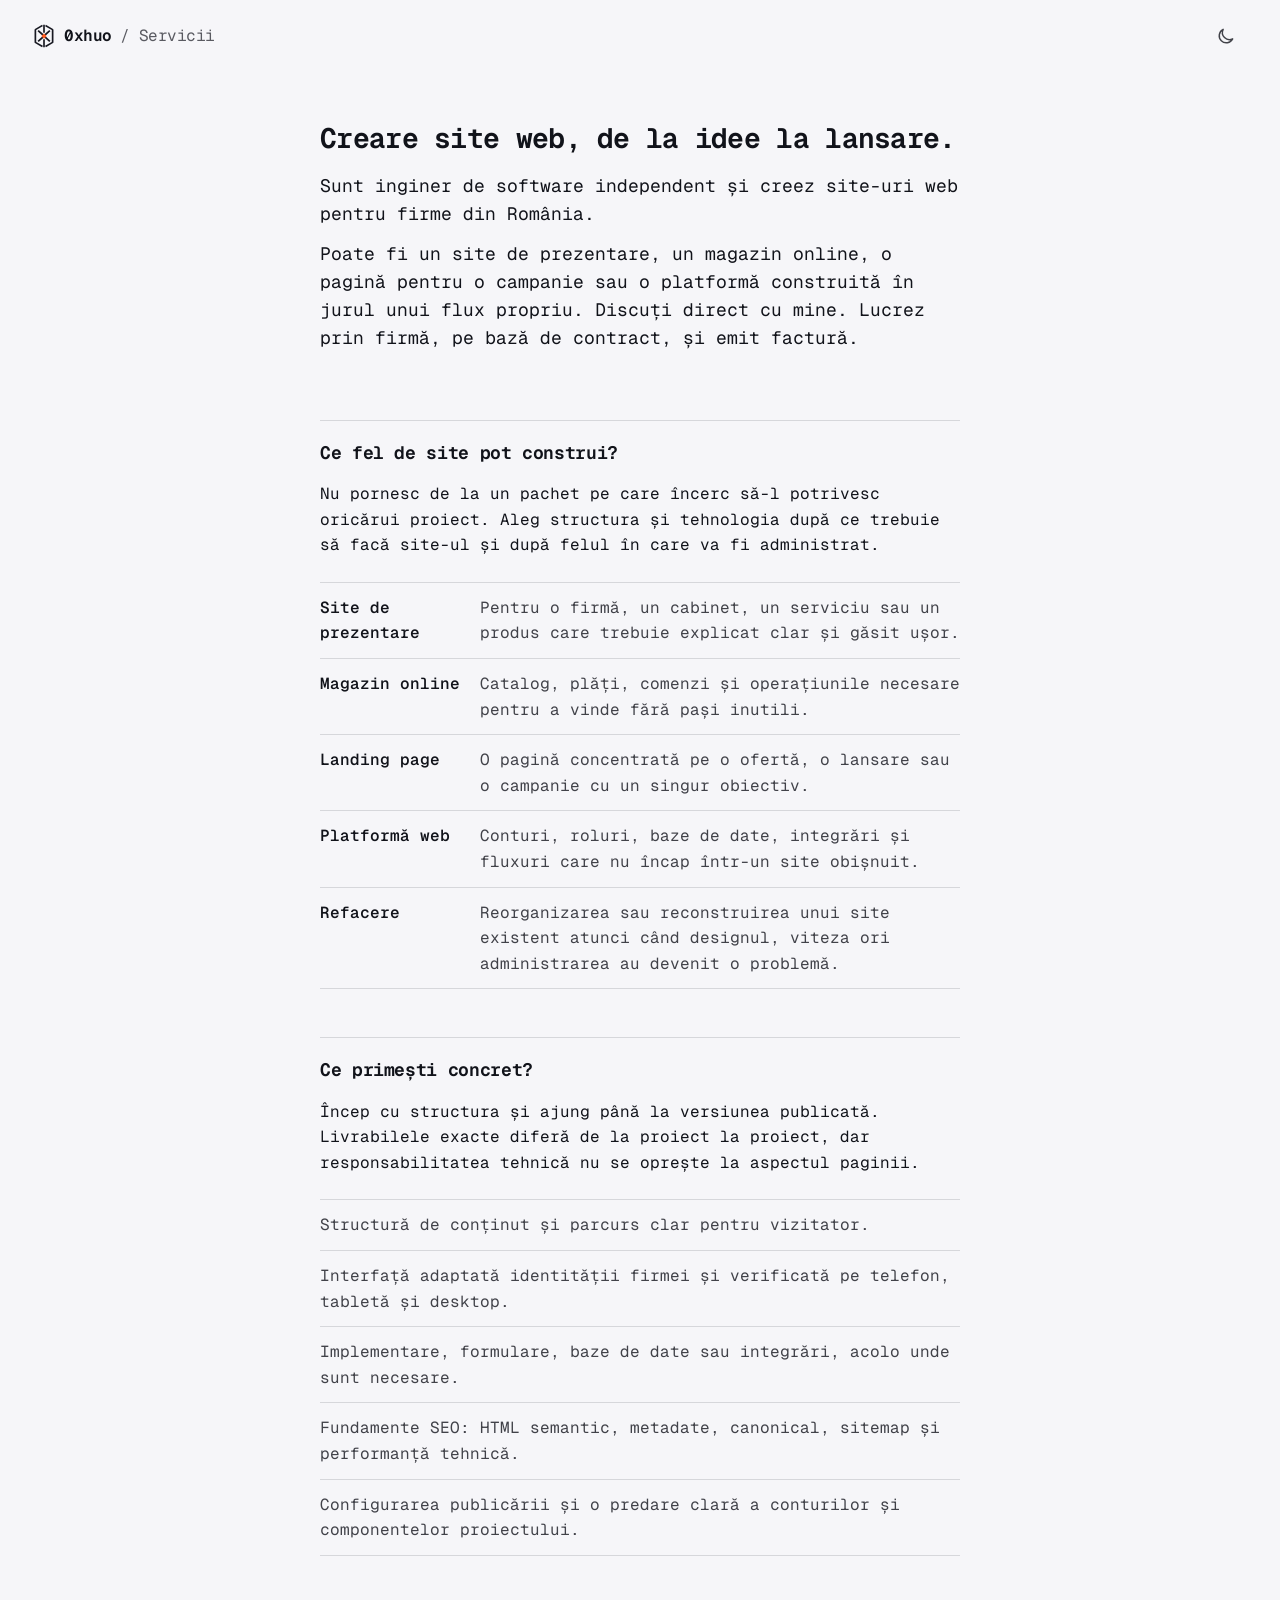
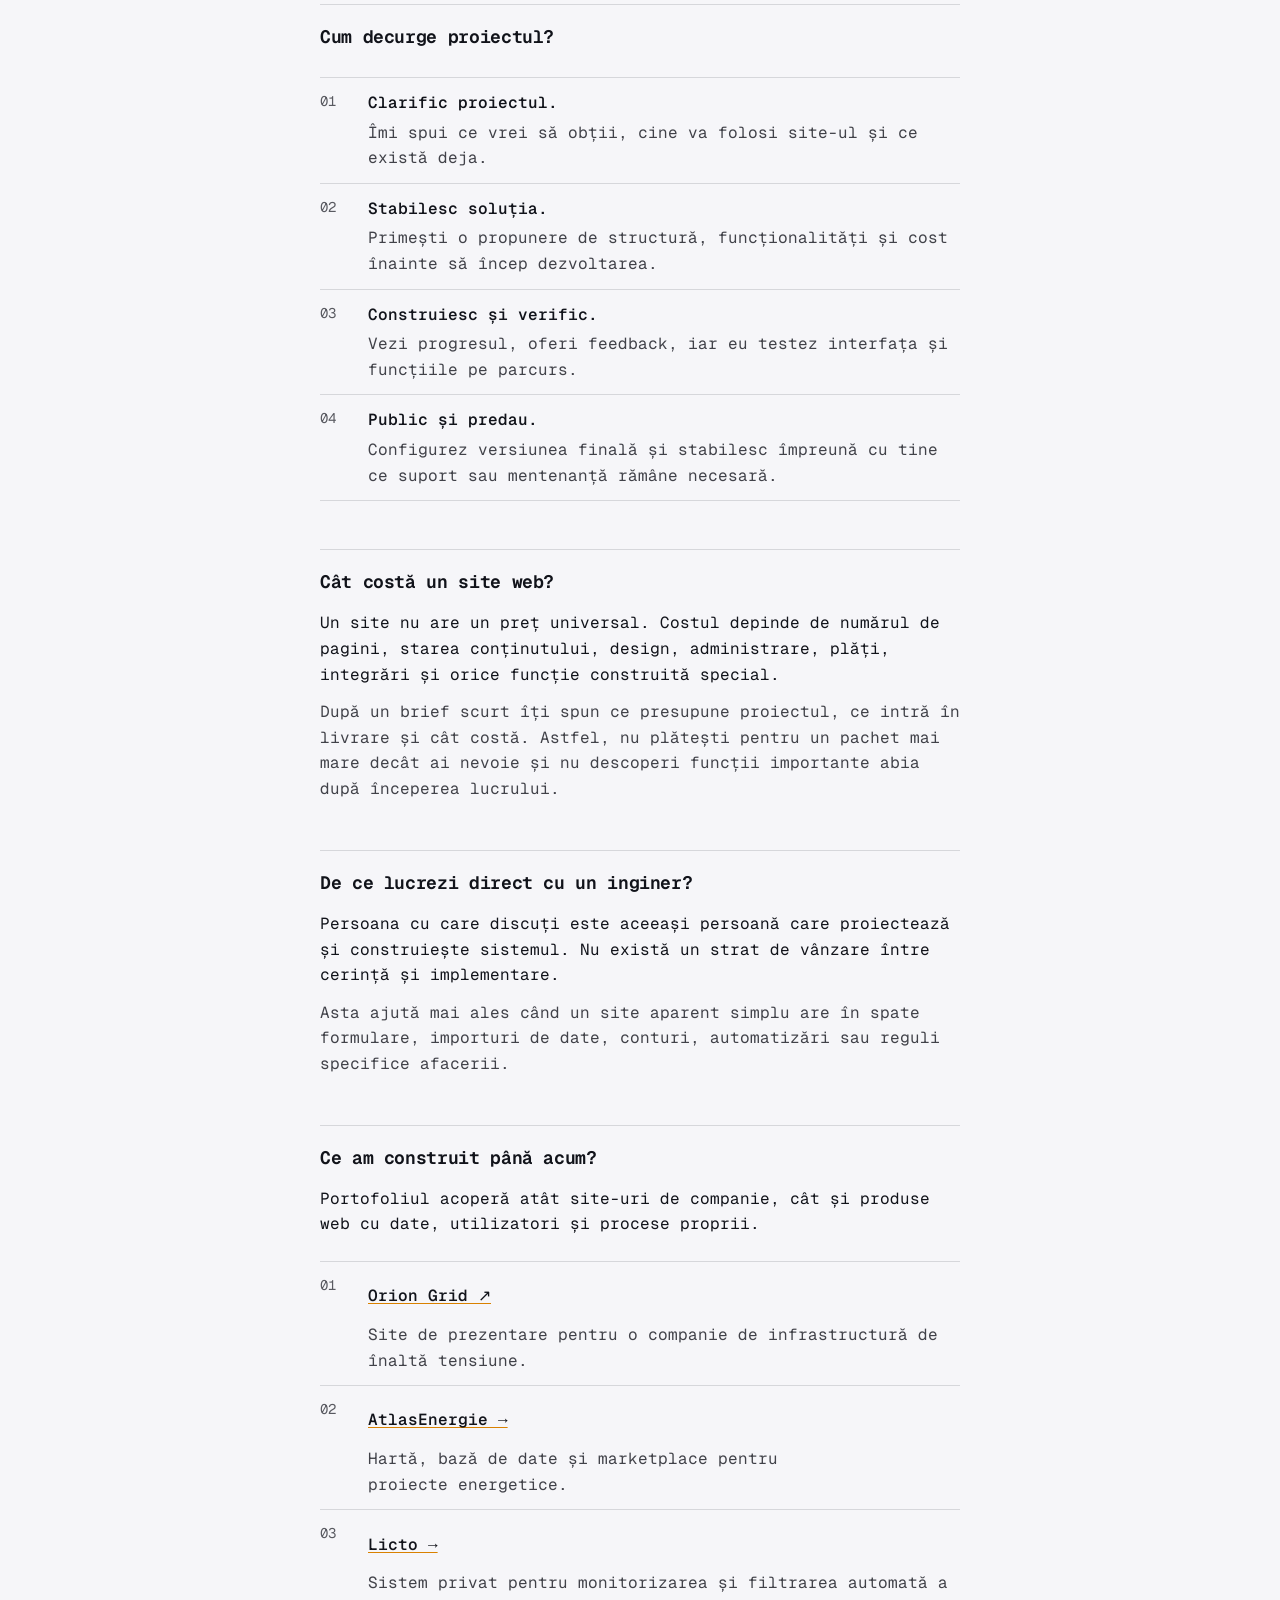
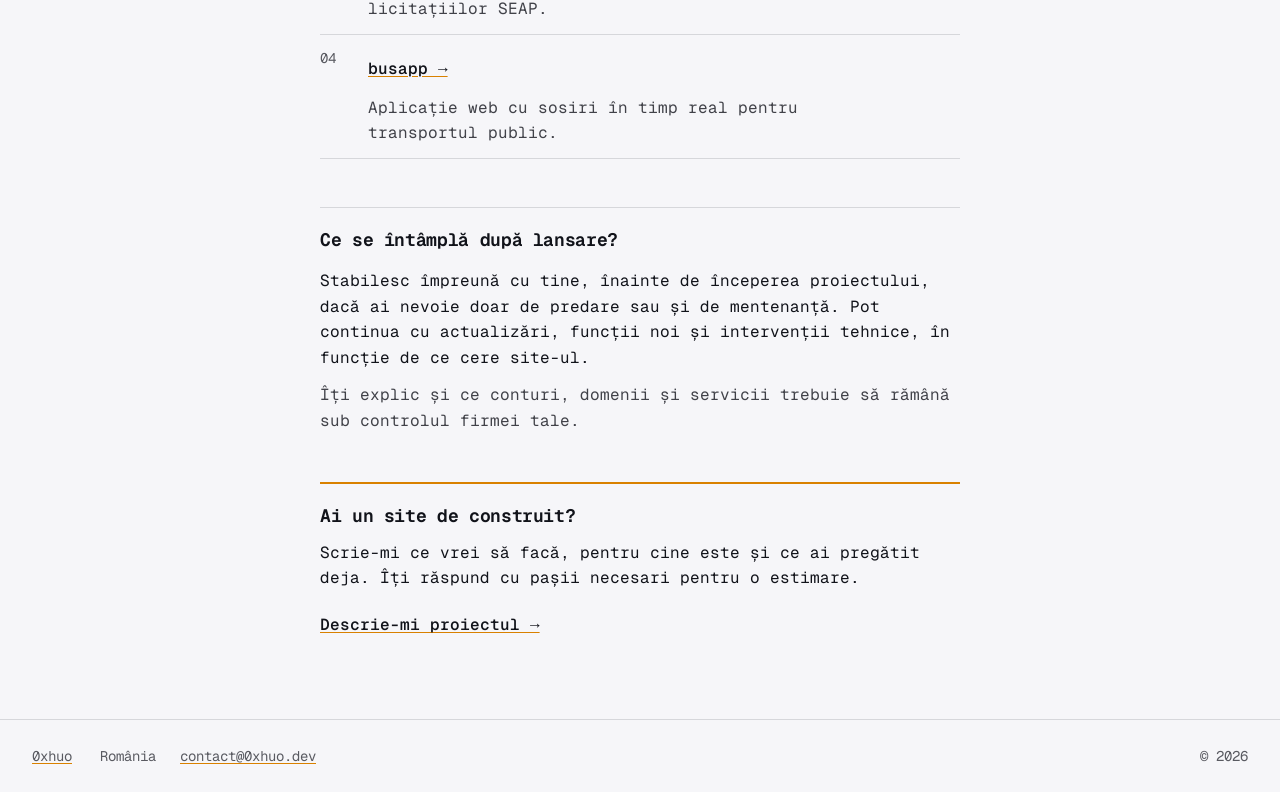
==== servicii/creare-site-web/index.html @ 86b3f1e7 "Add website creation service page" ====
<!doctype html>
<!-- Hallmark · pre-emit critique: P5 H5 E5 S5 R5 V5 · genre: technical-editorial · macrostructure: Letter Hero + Conversational FAQ · design-system: design.md · theme: studied-DNA (https://hudovich.com/) · nav: N9 · footer: Ft2 · enrichment: none -->
<html lang="ro">
  <head>
    <meta charset="utf-8">
    <meta name="viewport" content="width=device-width, initial-scale=1, viewport-fit=cover">
    <title>Creare site web pentru firme din România | 0xhuo</title>
    <meta name="description" content="Creez site-uri de prezentare, magazine online și aplicații web personalizate pentru firme din România. Colaborare directă, cu contract și factură.">
    <meta name="theme-color" content="#1a1b25">
    <meta name="color-scheme" content="dark light">
    <link rel="canonical" href="https://0xhuo.dev/servicii/creare-site-web/">
    <link rel="icon" href="/assets/brand/favicon.svg" type="image/svg+xml">
    <link rel="apple-touch-icon" href="/assets/brand/apple-touch-icon.png">
    <link rel="manifest" href="/site.webmanifest">
    <link rel="preload" href="/assets/fonts/geist-mono-latin.woff2" as="font" type="font/woff2" crossorigin>
    <link rel="stylesheet" href="/styles.css">
    <script>(()=>{try{const s=localStorage.getItem("0xhuo-theme");document.documentElement.dataset.theme=s||(matchMedia("(prefers-color-scheme: light)").matches?"light":"dark")}catch{}})();</script>
    <script src="/script.js" defer></script>
    <meta property="og:type" content="website">
    <meta property="og:locale" content="ro_RO">
    <meta property="og:title" content="Creare site web pentru firme din România | 0xhuo">
    <meta property="og:description" content="Site-uri, magazine online și aplicații web construite direct de un inginer de software independent.">
    <meta property="og:url" content="https://0xhuo.dev/servicii/creare-site-web/">
    <meta property="og:image" content="https://0xhuo.dev/assets/brand/og.png">
    <meta property="og:image:width" content="1200">
    <meta property="og:image:height" content="630">
    <meta name="twitter:card" content="summary_large_image">
    <script type="application/ld+json">
      {
        "@context": "https://schema.org",
        "@type": "Service",
        "name": "Creare site web",
        "description": "Creare de site-uri de prezentare, magazine online, landing page-uri și aplicații web personalizate pentru firme din România.",
        "url": "https://0xhuo.dev/servicii/creare-site-web/",
        "serviceType": [
          "Creare site web",
          "Site de prezentare",
          "Magazin online",
          "Dezvoltare aplicații web"
        ],
        "areaServed": {
          "@type": "Country",
          "name": "România"
        },
        "provider": {
          "@type": "Person",
          "name": "0xhuo",
          "jobTitle": "Inginer de software independent",
          "url": "https://0xhuo.dev/",
          "email": "contact@0xhuo.dev"
        }
      }
    </script>
  </head>
  <body>
    <a class="skip-link" href="#main">Sari la conținut</a>

    <header class="site-header">
      <nav class="site-nav container" aria-label="Navigare principală">
        <a class="brand" href="/" aria-label="Înapoi la pagina principală 0xhuo">
          <img src="/assets/brand/mark.svg" width="32" height="32" alt="">
          <span>0xhuo</span>
          <span class="brand-context">/ Servicii</span>
        </a>
        <button class="theme-toggle" type="button" aria-label="Schimbă tema de culoare" aria-pressed="false">
          <svg class="theme-icon theme-icon--sun" viewBox="0 0 24 24" aria-hidden="true"><circle cx="12" cy="12" r="3.5"></circle><path d="M12 2.5v2M12 19.5v2M2.5 12h2M19.5 12h2M5.3 5.3l1.4 1.4M17.3 17.3l1.4 1.4M18.7 5.3l-1.4 1.4M6.7 17.3l-1.4 1.4"></path></svg>
          <svg class="theme-icon theme-icon--moon" viewBox="0 0 24 24" aria-hidden="true"><path d="M20 15.4A8.5 8.5 0 0 1 8.6 4a8.5 8.5 0 1 0 11.4 11.4Z"></path></svg>
        </button>
      </nav>
    </header>

    <main id="main">
      <div class="container service-document">
        <header class="service-hero">
          <h1>Creare site web, de la idee la lansare.</h1>
          <div class="service-lede">
            <p>Sunt inginer de software independent și creez site-uri web pentru firme din România.</p>
            <p>Poate fi un site de prezentare, un magazin online, o pagină pentru o campanie sau o platformă construită în jurul unui flux propriu. Discuți direct cu mine. Lucrez prin firmă, pe bază de contract, și emit factură.</p>
          </div>
        </header>

        <section class="service-question" aria-labelledby="service-types">
          <h2 id="service-types">Ce fel de site pot construi?</h2>
          <div class="service-answer">
            <p>Nu pornesc de la un pachet pe care încerc să-l potrivesc oricărui proiect. Aleg structura și tehnologia după ce trebuie să facă site-ul și după felul în care va fi administrat.</p>
            <dl class="service-options">
              <div>
                <dt>Site de prezentare</dt>
                <dd>Pentru o firmă, un cabinet, un serviciu sau un produs care trebuie explicat clar și găsit ușor.</dd>
              </div>
              <div>
                <dt>Magazin online</dt>
                <dd>Catalog, plăți, comenzi și operațiunile necesare pentru a vinde fără pași inutili.</dd>
              </div>
              <div>
                <dt>Landing page</dt>
                <dd>O pagină concentrată pe o ofertă, o lansare sau o campanie cu un singur obiectiv.</dd>
              </div>
              <div>
                <dt>Platformă web</dt>
                <dd>Conturi, roluri, baze de date, integrări și fluxuri care nu încap într-un site obișnuit.</dd>
              </div>
              <div>
                <dt>Refacere</dt>
                <dd>Reorganizarea sau reconstruirea unui site existent atunci când designul, viteza ori administrarea au devenit o problemă.</dd>
              </div>
            </dl>
          </div>
        </section>

        <section class="service-question" aria-labelledby="service-delivery">
          <h2 id="service-delivery">Ce primești concret?</h2>
          <div class="service-answer">
            <p>Încep cu structura și ajung până la versiunea publicată. Livrabilele exacte diferă de la proiect la proiect, dar responsabilitatea tehnică nu se oprește la aspectul paginii.</p>
            <ul class="service-list">
              <li>Structură de conținut și parcurs clar pentru vizitator.</li>
              <li>Interfață adaptată identității firmei și verificată pe telefon, tabletă și desktop.</li>
              <li>Implementare, formulare, baze de date sau integrări, acolo unde sunt necesare.</li>
              <li>Fundamente SEO: HTML semantic, metadate, canonical, sitemap și performanță tehnică.</li>
              <li>Configurarea publicării și o predare clară a conturilor și componentelor proiectului.</li>
            </ul>
          </div>
        </section>

        <section class="service-question" aria-labelledby="service-process">
          <h2 id="service-process">Cum decurge proiectul?</h2>
          <div class="service-answer">
            <ol class="service-steps">
              <li>
                <strong>Clarific proiectul.</strong>
                <span>Îmi spui ce vrei să obții, cine va folosi site-ul și ce există deja.</span>
              </li>
              <li>
                <strong>Stabilesc soluția.</strong>
                <span>Primești o propunere de structură, funcționalități și cost înainte să încep dezvoltarea.</span>
              </li>
              <li>
                <strong>Construiesc și verific.</strong>
                <span>Vezi progresul, oferi feedback, iar eu testez interfața și funcțiile pe parcurs.</span>
              </li>
              <li>
                <strong>Public și predau.</strong>
                <span>Configurez versiunea finală și stabilesc împreună cu tine ce suport sau mentenanță rămâne necesară.</span>
              </li>
            </ol>
          </div>
        </section>

        <section class="service-question" aria-labelledby="service-price">
          <h2 id="service-price">Cât costă un site web?</h2>
          <div class="service-answer">
            <p>Un site nu are un preț universal. Costul depinde de numărul de pagini, starea conținutului, design, administrare, plăți, integrări și orice funcție construită special.</p>
            <p>După un brief scurt îți spun ce presupune proiectul, ce intră în livrare și cât costă. Astfel, nu plătești pentru un pachet mai mare decât ai nevoie și nu descoperi funcții importante abia după începerea lucrului.</p>
          </div>
        </section>

        <section class="service-question" aria-labelledby="service-independent">
          <h2 id="service-independent">De ce lucrezi direct cu un inginer?</h2>
          <div class="service-answer">
            <p>Persoana cu care discuți este aceeași persoană care proiectează și construiește sistemul. Nu există un strat de vânzare între cerință și implementare.</p>
            <p>Asta ajută mai ales când un site aparent simplu are în spate formulare, importuri de date, conturi, automatizări sau reguli specifice afacerii.</p>
          </div>
        </section>

        <section class="service-question" aria-labelledby="service-proof">
          <h2 id="service-proof">Ce am construit până acum?</h2>
          <div class="service-answer">
            <p>Portofoliul acoperă atât site-uri de companie, cât și produse web cu date, utilizatori și procese proprii.</p>
            <ul class="service-projects">
              <li>
                <a class="arrow-link" href="https://oriongrid.ro/" target="_blank" rel="noopener noreferrer">Orion Grid ↗</a>
                <span>Site de prezentare pentru o companie de infrastructură de înaltă tensiune.</span>
              </li>
              <li>
                <a class="arrow-link" href="/work/atlas-energie/">AtlasEnergie →</a>
                <span>Hartă, bază de date și marketplace pentru proiecte energetice.</span>
              </li>
              <li>
                <a class="arrow-link" href="/work/licto/">Licto →</a>
                <span>Sistem privat pentru monitorizarea și filtrarea automată a licitațiilor SEAP.</span>
              </li>
              <li>
                <a class="arrow-link" href="/work/busapp/">busapp →</a>
                <span>Aplicație web cu sosiri în timp real pentru transportul public.</span>
              </li>
            </ul>
          </div>
        </section>

        <section class="service-question" aria-labelledby="service-aftercare">
          <h2 id="service-aftercare">Ce se întâmplă după lansare?</h2>
          <div class="service-answer">
            <p>Stabilesc împreună cu tine, înainte de începerea proiectului, dacă ai nevoie doar de predare sau și de mentenanță. Pot continua cu actualizări, funcții noi și intervenții tehnice, în funcție de ce cere site-ul.</p>
            <p>Îți explic și ce conturi, domenii și servicii trebuie să rămână sub controlul firmei tale.</p>
          </div>
        </section>

        <section class="service-contact" aria-labelledby="service-contact-title">
          <h2 id="service-contact-title">Ai un site de construit?</h2>
          <p>Scrie-mi ce vrei să facă, pentru cine este și ce ai pregătit deja. Îți răspund cu pașii necesari pentru o estimare.</p>
          <a class="arrow-link" href="mailto:contact@0xhuo.dev?subject=Proiect%20site%20web">Descrie-mi proiectul →</a>
        </section>
      </div>
    </main>

    <footer class="site-footer">
      <div class="footer-meta container">
        <div class="footer-meta-group">
          <a href="/">0xhuo</a>
          <span>România</span>
          <a href="mailto:contact@0xhuo.dev">contact@0xhuo.dev</a>
        </div>
        <span>© 2026</span>
      </div>
    </footer>
  </body>
</html>
---- styles.css ----
/* Hallmark · pre-emit critique: P5 H5 E5 S5 R5 V5 · genre: technical-editorial · tone: technical-austere · macrostructure: Index-First / Long Document / Letter Hero + Conversational FAQ · design-system: design.md · theme: studied-DNA (https://hudovich.com/) · anchor-hue: amber · nav: N9 · footer: Ft2 · designed-as-app · contrast: pass (40–41) · slop-test: 58/58 · honest: pass (46) · chrome: pass (47) · tokens: pass (48) · responsive: pass (49) · icons: pass (30) · mobile: pass (34, 49, 50–57) */
@import url("/tokens.css");

*,
*::before,
*::after {
  box-sizing: border-box;
}

html,
body {
  overflow-x: clip;
}

html {
  min-width: 20rem;
  background: var(--color-paper);
}

body {
  min-height: 100dvh;
  display: flex;
  flex-direction: column;
  margin: 0;
  background: var(--color-paper);
  color: var(--color-ink-2);
  font-family: var(--font-body);
  font-size: var(--text-base);
  font-synthesis: none;
  font-style: normal;
  font-weight: 400;
  line-height: 1.6;
  -webkit-font-smoothing: antialiased;
  text-rendering: optimizeLegibility;
}

main {
  flex: 0 0 auto;
}

img,
svg {
  display: block;
}

img {
  max-width: 100%;
  height: auto;
}

button,
a {
  color: inherit;
  font: inherit;
}

button {
  border: 0;
}

a {
  text-decoration-color: var(--color-accent);
  text-decoration-thickness: var(--rule-hair);
  text-underline-offset: 0.125em;
}

::selection {
  background: var(--color-accent-soft);
  color: var(--color-ink);
}

.brand:active,
.card-link:active,
.inline-link:active,
.arrow-link:active,
.footer-meta a:active {
  color: var(--color-accent);
}

h1,
h2,
h3,
p,
dl,
dd,
figure,
ul,
ol {
  margin: 0;
}

h1,
h2,
h3 {
  min-width: 0;
  color: var(--color-ink);
  font-family: var(--font-display);
  font-style: normal;
  overflow-wrap: anywhere;
  text-wrap: balance;
}

p,
dd,
li {
  text-wrap: pretty;
}

h1 {
  font-size: var(--text-xl);
  font-weight: 650;
  letter-spacing: -0.025em;
  line-height: 1.3;
}

h2 {
  font-size: var(--text-xs);
  font-weight: 550;
  letter-spacing: 0.05em;
  line-height: 1.4;
  text-transform: uppercase;
}

h3 {
  font-size: var(--text-base);
  font-weight: 550;
  line-height: 1.4;
}

ul,
ol {
  padding: 0;
}

:focus-visible {
  outline: var(--rule-fine) solid var(--color-focus);
  outline-offset: var(--space-3xs);
}

[aria-disabled="true"],
:disabled {
  cursor: not-allowed;
  opacity: 0.5;
  pointer-events: none;
}

.skip-link {
  position: fixed;
  z-index: 10;
  inset-block-start: var(--space-sm);
  inset-inline-start: var(--space-sm);
  transform: translateY(-180%);
  padding: var(--space-xs) var(--space-sm);
  border: var(--rule-fine) solid var(--color-focus);
  border-radius: var(--radius-small);
  background: var(--color-paper);
  color: var(--color-ink);
  text-decoration: none;
}

.skip-link:focus {
  transform: translateY(0);
}

.container,
.page-shell {
  width: min(100%, var(--content-width));
  margin-inline: auto;
  padding-inline: var(--page-gutter);
}

/* N9 — edge-aligned header */
.site-header {
  flex: 0 0 auto;
}

.site-header-inner,
.site-nav {
  width: 100%;
  min-height: var(--space-3xl);
  display: flex;
  align-items: center;
  justify-content: space-between;
  gap: var(--space-lg);
  margin: 0;
  padding-inline: var(--page-gutter);
}

.site-nav.container {
  max-width: none;
}

.brand {
  min-width: var(--control-height);
  min-height: var(--control-height);
  display: inline-flex;
  align-items: center;
  gap: var(--space-2xs);
  color: var(--color-ink);
  font-family: var(--font-outlier);
  font-weight: 650;
  letter-spacing: -0.03em;
  line-height: 1;
  text-decoration: none;
  white-space: nowrap;
}

.brand img {
  width: var(--space-lg);
  height: var(--space-lg);
}

:root[data-theme="light"] .brand img,
:root[data-theme="light"] .identity-mark img {
  content: url("/assets/brand/mark-light.svg");
}

.brand-context {
  color: var(--color-muted);
  font-weight: 400;
}

.theme-toggle {
  width: var(--control-height);
  height: var(--control-height);
  display: grid;
  flex: 0 0 auto;
  cursor: pointer;
  place-items: center;
  border: var(--rule-hair) solid transparent;
  border-radius: var(--radius-card);
  background: transparent;
  color: var(--color-ink-2);
  transition:
    background-color var(--dur-short) var(--ease-out),
    color var(--dur-short) var(--ease-out),
    transform var(--dur-micro) var(--ease-out);
}

.theme-toggle:active {
  transform: translateY(var(--rule-hair));
}

.theme-icon {
  width: var(--space-md);
  height: var(--space-md);
  fill: none;
  stroke: currentColor;
  stroke-linecap: round;
  stroke-linejoin: round;
  stroke-width: 1.75;
}

.theme-icon--moon,
:root[data-theme="light"] .theme-icon--sun {
  display: none;
}

:root[data-theme="light"] .theme-icon--moon {
  display: block;
}

/* Homepage */
.page-main {
  flex: 1 0 auto;
  padding-block: var(--space-xl) var(--space-2xl);
}

.home-stack {
  display: grid;
  gap: var(--space-2xl);
}

.profile-intro {
  display: flex;
  flex-direction: column;
  align-items: flex-start;
}

.identity-mark {
  width: calc(var(--space-xl) * 2);
  height: calc(var(--space-xl) * 2);
  display: grid;
  margin-block-end: var(--space-md);
  place-items: center;
  border: var(--rule-hair) solid var(--color-rule);
  border-radius: var(--radius-pill);
  background: var(--color-paper-2);
}

.identity-mark img {
  width: var(--space-xl);
  height: var(--space-xl);
}

.profile-intro h1 {
  margin-block-end: var(--space-sm);
}

.accent-underline {
  border-block-end: var(--rule-fine) solid var(--color-accent);
}

.profile-copy {
  display: grid;
  gap: var(--space-2xs);
  margin-block-end: var(--space-md);
  color: var(--color-ink);
}

.button-row {
  display: flex;
  flex-wrap: wrap;
  align-items: center;
  gap: var(--space-sm);
}

.button {
  min-height: var(--control-height);
  display: inline-flex;
  align-items: center;
  justify-content: center;
  padding-inline: var(--space-sm);
  border: var(--rule-hair) solid transparent;
  border-radius: var(--radius-card);
  font-size: var(--text-sm);
  font-weight: 550;
  letter-spacing: -0.01em;
  line-height: 1;
  text-decoration: none;
  transition:
    background-color var(--dur-short) var(--ease-out),
    color var(--dur-short) var(--ease-out),
    transform var(--dur-micro) var(--ease-out);
  white-space: nowrap;
}

.button--primary {
  background: var(--color-accent);
  color: var(--color-accent-ink);
}

.button--secondary {
  background: var(--color-paper-3);
  color: var(--color-ink);
}

.button:active {
  transform: translateY(var(--rule-hair));
}

.section-intro {
  margin-block-end: var(--space-sm);
}

.section-intro h2 + p {
  margin-block-start: var(--space-2xs);
}

.section-intro--compact {
  margin-block-end: var(--space-2xs);
}

.project-list {
  display: grid;
  grid-template-columns: minmax(0, 1fr);
  gap: var(--space-sm);
}

.compact-card {
  position: relative;
  min-width: 0;
  min-height: 7rem;
  display: flex;
  flex-direction: column;
  gap: var(--space-xs);
  padding: var(--space-sm);
  border: var(--rule-hair) solid var(--color-rule);
  border-radius: var(--radius-card);
  background: var(--color-paper-2);
  color: var(--color-ink-2);
  transition: border-color var(--dur-short) var(--ease-out);
}

.card-heading {
  display: flex;
  min-width: 0;
  align-items: center;
  gap: var(--space-2xs);
}

.card-heading h3 {
  min-width: 0;
  font-weight: 650;
  letter-spacing: -0.015em;
}

.badge {
  min-height: var(--space-lg);
  display: inline-flex;
  flex: 0 0 auto;
  align-items: center;
  justify-content: center;
  padding-inline: var(--space-2xs);
  border-radius: var(--radius-pill);
  background: var(--color-accent-soft);
  color: var(--color-badge-ink);
  font-size: var(--text-xs);
  font-weight: 500;
  line-height: 1;
  white-space: nowrap;
}

.compact-card .card-heading > .badge:first-of-type {
  background: var(--color-paper-3);
  color: var(--color-ink-2);
}

.compact-card .card-heading > .badge + .badge {
  background: var(--color-accent-soft);
  color: var(--color-badge-ink);
}

.card-link {
  min-height: var(--control-height);
  display: inline-flex;
  align-items: center;
  color: var(--color-ink);
  text-decoration: none;
  white-space: nowrap;
}

.card-link::after {
  position: absolute;
  inset: 0;
  content: "";
}

.card-link:focus-visible {
  outline: none;
}

.compact-card:focus-within {
  outline: var(--rule-fine) solid var(--color-focus);
  outline-offset: var(--space-3xs);
}

.compact-card > p {
  padding-inline-end: var(--space-lg);
  font-size: var(--text-sm);
  line-height: 1.5;
}

.card-arrow {
  position: absolute;
  inset-inline-end: var(--space-xs);
  inset-block-end: var(--space-xs);
  color: var(--color-muted);
  opacity: 0;
  transition: opacity var(--dur-short) var(--ease-out);
}

.practice-list {
  border-block-start: var(--rule-hair) solid var(--color-rule);
}

.practice-list > div {
  display: grid;
  grid-template-columns: 5.5rem minmax(0, 1fr);
  gap: var(--space-sm);
  padding-block: var(--space-xs);
  border-block-end: var(--rule-hair) solid var(--color-rule);
}

.practice-list dt {
  color: var(--color-ink);
  font-weight: 550;
}

.practice-link {
  min-height: var(--control-height);
  display: inline-flex;
  align-items: center;
  color: var(--color-ink);
  text-decoration-color: var(--color-accent);
  white-space: nowrap;
}

.practice-list dd {
  color: var(--color-ink-2);
}

.lab-list {
  border-block-start: var(--rule-hair) solid var(--color-rule);
  list-style: none;
}

.lab-list li {
  display: grid;
  gap: var(--space-2xs);
  padding-block: var(--space-xs);
  border-block-end: var(--rule-hair) solid var(--color-rule);
}

.lab-list li > div {
  display: flex;
  flex-wrap: wrap;
  align-items: center;
  gap: var(--space-2xs);
}

.lab-list strong {
  color: var(--color-ink);
  font-weight: 550;
}

.inline-link,
.arrow-link {
  min-height: var(--control-height);
  display: inline-flex;
  align-items: center;
  color: var(--color-ink);
  font-weight: 550;
  text-decoration-line: underline;
  transition:
    color var(--dur-short) var(--ease-out),
    text-decoration-thickness var(--dur-short) var(--ease-out);
  white-space: nowrap;
}

/* Case-study documents */
main > .container {
  display: flex;
  flex-direction: column;
  gap: var(--space-2xl);
  padding-block: var(--space-xl) var(--space-2xl);
}

.case-hero {
  display: flex;
  flex-direction: column;
  gap: var(--space-md);
}

.case-label,
.diagram-label,
.meta,
.next-case-label {
  color: var(--color-muted);
  font-size: var(--text-xs);
  letter-spacing: 0.05em;
  line-height: 1.5;
  text-transform: uppercase;
}

.case-label {
  margin-block-end: var(--space-2xs);
}

.case-hero h1 {
  font-size: var(--text-2xl);
}

.case-deck {
  max-width: var(--reading-width);
  margin-block-start: var(--space-xs);
  color: var(--color-ink);
  font-size: var(--text-md);
  line-height: 1.55;
}

.case-hero-aside {
  display: flex;
  flex-direction: column;
  align-items: flex-start;
  gap: var(--space-sm);
}

.case-facts {
  width: 100%;
  border-block-start: var(--rule-hair) solid var(--color-rule);
}

.case-fact {
  display: grid;
  grid-template-columns: 5.5rem minmax(0, 1fr);
  gap: var(--space-sm);
  padding-block: var(--space-xs);
  border-block-end: var(--rule-hair) solid var(--color-rule);
}

.case-fact dt {
  color: var(--color-muted);
  font-size: var(--text-xs);
  text-transform: uppercase;
}

.case-fact dd {
  color: var(--color-ink);
}

.case-cover {
  overflow: hidden;
  border: var(--rule-hair) solid var(--color-rule);
  border-radius: var(--radius-card);
  background: var(--color-paper-2);
}

.case-cover picture,
.case-cover img {
  width: 100%;
}

.case-cover img {
  aspect-ratio: 4 / 3;
  object-fit: cover;
  object-position: 50% 15%;
}

.case-cover--busapp img {
  object-position: 50% 12%;
}

.case-cover--licto img {
  object-position: center;
}

.case-section > h2 {
  margin-block-end: var(--space-xs);
}

.case-content {
  display: grid;
  max-width: var(--reading-width);
  gap: var(--space-xs);
}

.case-content > p:first-child {
  color: var(--color-ink);
}

.constraint-list,
.shipped-list,
.evidence-list,
.freshness-steps {
  margin-block-start: var(--space-sm);
  border-block-start: var(--rule-hair) solid var(--color-rule);
  list-style: none;
}

.constraint-list li,
.shipped-list li,
.evidence-list li,
.freshness-steps li {
  padding-block: var(--space-xs);
  border-block-end: var(--rule-hair) solid var(--color-rule);
}

.system-panel {
  overflow: hidden;
  border: var(--rule-hair) solid var(--color-rule);
  border-radius: var(--radius-card);
  background: var(--color-paper-2);
}

.system-panel-header {
  display: flex;
  flex-direction: column;
  gap: var(--space-3xs);
  padding: var(--space-xs);
  border-block-end: var(--rule-hair) solid var(--color-rule);
}

.system-panel-header h3 {
  font-size: var(--text-base);
}

.system-flow {
  display: grid;
}

.flow-node {
  display: grid;
  gap: var(--space-3xs);
  padding: var(--space-xs);
  border-block-end: var(--rule-hair) solid var(--color-rule);
}

.flow-node:last-child {
  border-block-end: 0;
}

.flow-node strong {
  color: var(--color-ink);
  font-weight: 550;
}

.flow-node > span:last-child {
  color: var(--color-ink-2);
  font-size: var(--text-sm);
}

.state-comparison {
  display: grid;
  grid-template-columns: minmax(0, 1fr);
  gap: var(--space-sm);
}

.state-card {
  padding: var(--space-xs);
  border: var(--rule-hair) solid var(--color-rule);
  border-radius: var(--radius-card);
  background: var(--color-paper-2);
}

.state-card--live {
  border-color: var(--color-rule-2);
}

.state-card h3 {
  margin-block: var(--space-2xs);
}

.state-card-label {
  color: var(--color-accent);
  font-size: var(--text-xs);
  font-weight: 550;
  text-transform: uppercase;
}

.freshness-line {
  margin-block-start: var(--space-sm);
  color: var(--color-ink);
}

.decision-list {
  border-block-start: var(--rule-hair) solid var(--color-rule);
}

.decision-row {
  display: grid;
  gap: var(--space-3xs);
  padding-block: var(--space-xs);
  border-block-end: var(--rule-hair) solid var(--color-rule);
}

.decision-row dt {
  color: var(--color-ink);
  font-weight: 550;
}

.decision-tradeoff {
  color: var(--color-muted);
  font-size: var(--text-sm);
}

.proof-grid {
  border-block-start: var(--rule-hair) solid var(--color-rule);
}

.proof-item {
  display: grid;
  gap: var(--space-3xs);
  padding-block: var(--space-xs);
  border-block-end: var(--rule-hair) solid var(--color-rule);
}

.proof-item strong {
  color: var(--color-ink);
  font-weight: 550;
}

.limits-panel {
  max-width: var(--reading-width);
  padding-block-start: var(--space-xs);
  border-block-start: var(--rule-fine) solid var(--color-accent);
}

.limits-panel h3 {
  margin-block-end: var(--space-2xs);
}

.role-statement {
  color: var(--color-ink);
}

.stack-line {
  color: var(--color-muted);
  font-size: var(--text-sm);
}

.next-case {
  min-height: var(--space-3xl);
  display: flex;
  align-items: center;
  justify-content: space-between;
  gap: var(--space-sm);
  border-block-start: var(--rule-hair) solid var(--color-rule);
}

/* Service document — Letter Hero + Conversational FAQ */
.service-document {
  gap: var(--space-2xl);
}

.service-hero {
  display: grid;
  max-width: var(--reading-width);
  gap: var(--space-sm);
  padding-block-end: var(--space-md);
}

.service-hero h1 {
  font-size: var(--text-2xl);
}

.service-lede,
.service-answer {
  display: grid;
  max-width: var(--reading-width);
  gap: var(--space-xs);
}

.service-lede {
  color: var(--color-ink);
  font-size: var(--text-md);
  line-height: 1.55;
}

.service-question {
  display: grid;
  gap: var(--space-sm);
  padding-block-start: var(--space-md);
  border-block-start: var(--rule-hair) solid var(--color-rule);
}

.service-question > h2,
.service-contact > h2 {
  max-width: var(--reading-width);
  font-size: var(--text-md);
  font-weight: 650;
  letter-spacing: -0.02em;
  line-height: 1.35;
  text-transform: none;
}

.service-answer > p:first-child {
  color: var(--color-ink);
}

.service-options,
.service-list,
.service-steps,
.service-projects {
  margin-block-start: var(--space-xs);
  border-block-start: var(--rule-hair) solid var(--color-rule);
}

.service-options > div,
.service-list > li,
.service-steps > li,
.service-projects > li {
  padding-block: var(--space-xs);
  border-block-end: var(--rule-hair) solid var(--color-rule);
}

.service-options > div {
  display: grid;
  grid-template-columns: minmax(0, 1fr);
  gap: var(--space-3xs);
}

.service-options dt,
.service-steps strong {
  color: var(--color-ink);
  font-weight: 550;
}

.service-list,
.service-steps,
.service-projects {
  list-style: none;
}

.service-steps,
.service-projects {
  counter-reset: service-item;
}

.service-steps > li,
.service-projects > li {
  display: grid;
  grid-template-columns: 2rem minmax(0, 1fr);
  gap: var(--space-3xs) var(--space-sm);
  counter-increment: service-item;
}

.service-steps > li::before,
.service-projects > li::before {
  grid-row: 1 / span 2;
  color: var(--color-muted);
  content: counter(service-item, decimal-leading-zero);
  font-size: var(--text-xs);
  font-variant-numeric: tabular-nums;
}

.service-steps span,
.service-projects span {
  grid-column: 2;
}

.service-projects .arrow-link {
  grid-column: 2;
  justify-self: start;
}

.service-contact {
  display: grid;
  max-width: var(--reading-width);
  gap: var(--space-xs);
  padding-block-start: var(--space-md);
  border-block-start: var(--rule-fine) solid var(--color-accent);
}

.service-contact > p {
  color: var(--color-ink);
}

.service-contact .arrow-link {
  justify-self: start;
}

/* 404 */
.not-found {
  display: flex;
  flex-direction: column;
  gap: var(--space-md);
  padding-block: var(--space-2xl);
}

.not-found > div:first-child {
  display: grid;
  max-width: var(--reading-width);
  gap: var(--space-xs);
}

.error-code {
  order: -1;
  color: var(--color-accent);
  font-size: var(--text-xl);
  font-weight: 650;
}

/* Ft2 — inline footer */
.site-footer {
  margin-block-start: auto;
  border-block-start: var(--rule-hair) solid var(--color-rule);
}

.site-footer-inner,
.footer-meta {
  width: 100%;
  min-height: var(--space-3xl);
  display: flex;
  align-items: center;
  justify-content: space-between;
  gap: var(--space-sm);
  margin: 0;
  padding-inline: var(--page-gutter);
  color: var(--color-muted);
  font-size: var(--text-sm);
}

.footer-meta.container {
  max-width: none;
}

.footer-meta-group {
  display: flex;
  flex-wrap: wrap;
  align-items: center;
  gap: var(--space-sm) var(--space-lg);
}

.footer-meta a {
  min-width: var(--control-height);
  min-height: var(--control-height);
  display: inline-flex;
  align-items: center;
  text-decoration-color: var(--color-accent);
  white-space: nowrap;
}

@media (hover: hover) and (pointer: fine) {
  .brand:hover,
  .practice-link:hover,
  .inline-link:hover,
  .arrow-link:hover {
    color: var(--color-accent);
  }

  .theme-toggle:hover {
    background: var(--color-paper-3);
    color: var(--color-ink);
  }

  .button--primary:hover {
    background: var(--color-focus);
  }

  .button--secondary:hover {
    background: var(--color-rule-2);
  }

  .compact-card:hover {
    border-color: var(--color-rule-2);
  }

  .compact-card:hover .card-arrow,
  .compact-card:focus-within .card-arrow {
    opacity: 1;
  }

  .inline-link:hover,
  .arrow-link:hover {
    text-decoration-thickness: var(--rule-fine);
  }

  .footer-meta a:hover {
    color: var(--color-accent);
  }
}

@media (pointer: coarse) {
  .card-arrow {
    opacity: 0.6;
  }
}

@media (min-width: 40rem) {
  .profile-intro h1 {
    font-size: var(--text-2xl);
  }

  .page-main,
  main > .container {
    padding-block-start: var(--space-2xl);
    padding-block-end: var(--space-3xl);
  }

  .project-list,
  .state-comparison {
    grid-template-columns: repeat(2, minmax(0, 1fr));
  }

  .compact-card {
    padding: var(--space-md);
  }

  .card-arrow {
    inset-inline-end: var(--space-md);
    inset-block-end: var(--space-md);
  }

  .case-cover img {
    aspect-ratio: 16 / 10;
  }

  .system-flow {
    grid-template-columns: repeat(2, minmax(0, 1fr));
  }

  .flow-node:nth-child(odd) {
    border-inline-end: var(--rule-hair) solid var(--color-rule);
  }

  .flow-node:nth-last-child(-n + 2) {
    border-block-end: 0;
  }

  .service-options > div {
    grid-template-columns: 9rem minmax(0, 1fr);
    gap: var(--space-sm);
  }
}

@media (max-width: 24rem) {
  .brand-context {
    display: none;
  }

  .practice-list > div,
  .case-fact {
    grid-template-columns: minmax(0, 1fr);
    gap: var(--space-3xs);
  }

  .next-case {
    align-items: flex-start;
    flex-direction: column;
    justify-content: center;
    padding-block: var(--space-sm);
  }

  .footer-meta {
    align-items: flex-start;
    flex-direction: column;
    justify-content: center;
    padding-block: var(--space-sm);
  }
}

@media (prefers-reduced-motion: reduce) {
  *,
  *::before,
  *::after {
    scroll-behavior: auto !important;
    transition-duration: 0.01ms !important;
  }
}

@media (forced-colors: active) {
  :focus-visible,
  .compact-card:focus-within {
    outline-color: CanvasText;
  }

  .badge,
  .identity-mark {
    border: var(--rule-hair) solid CanvasText;
  }
}
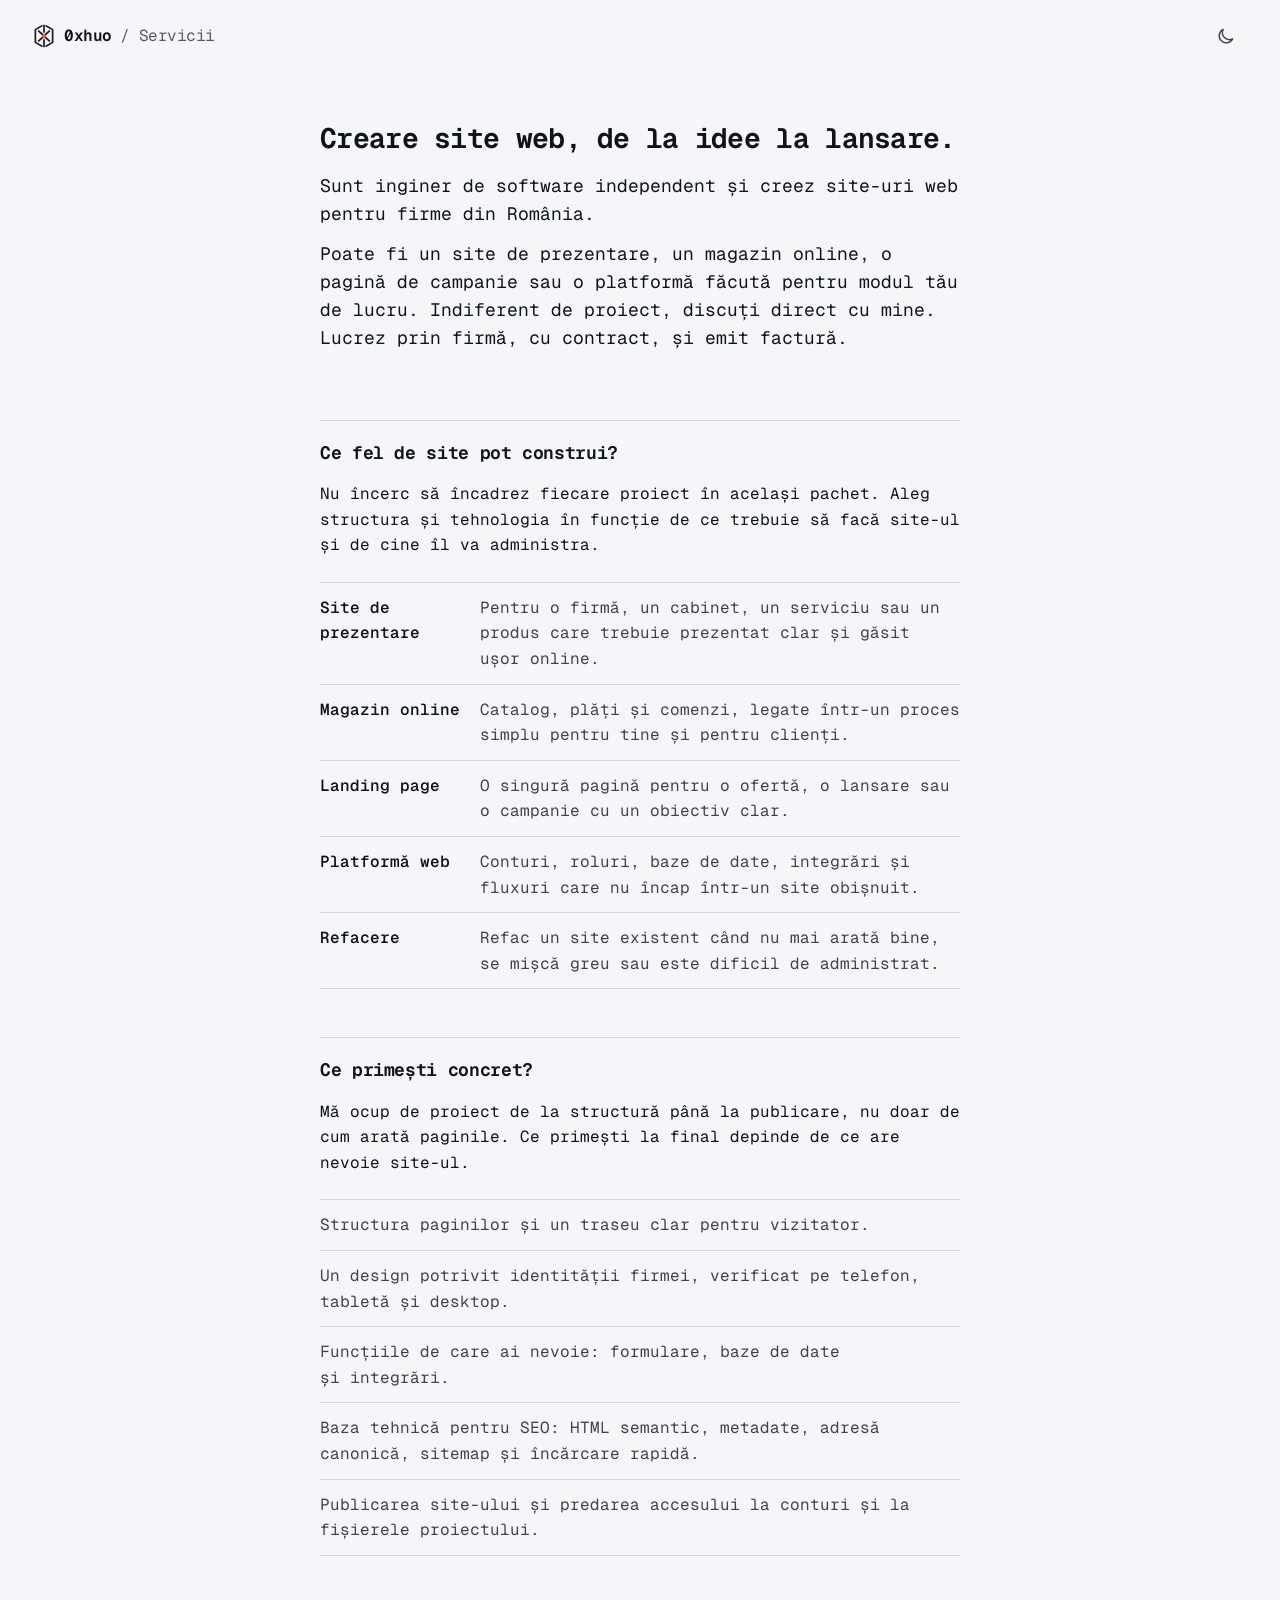
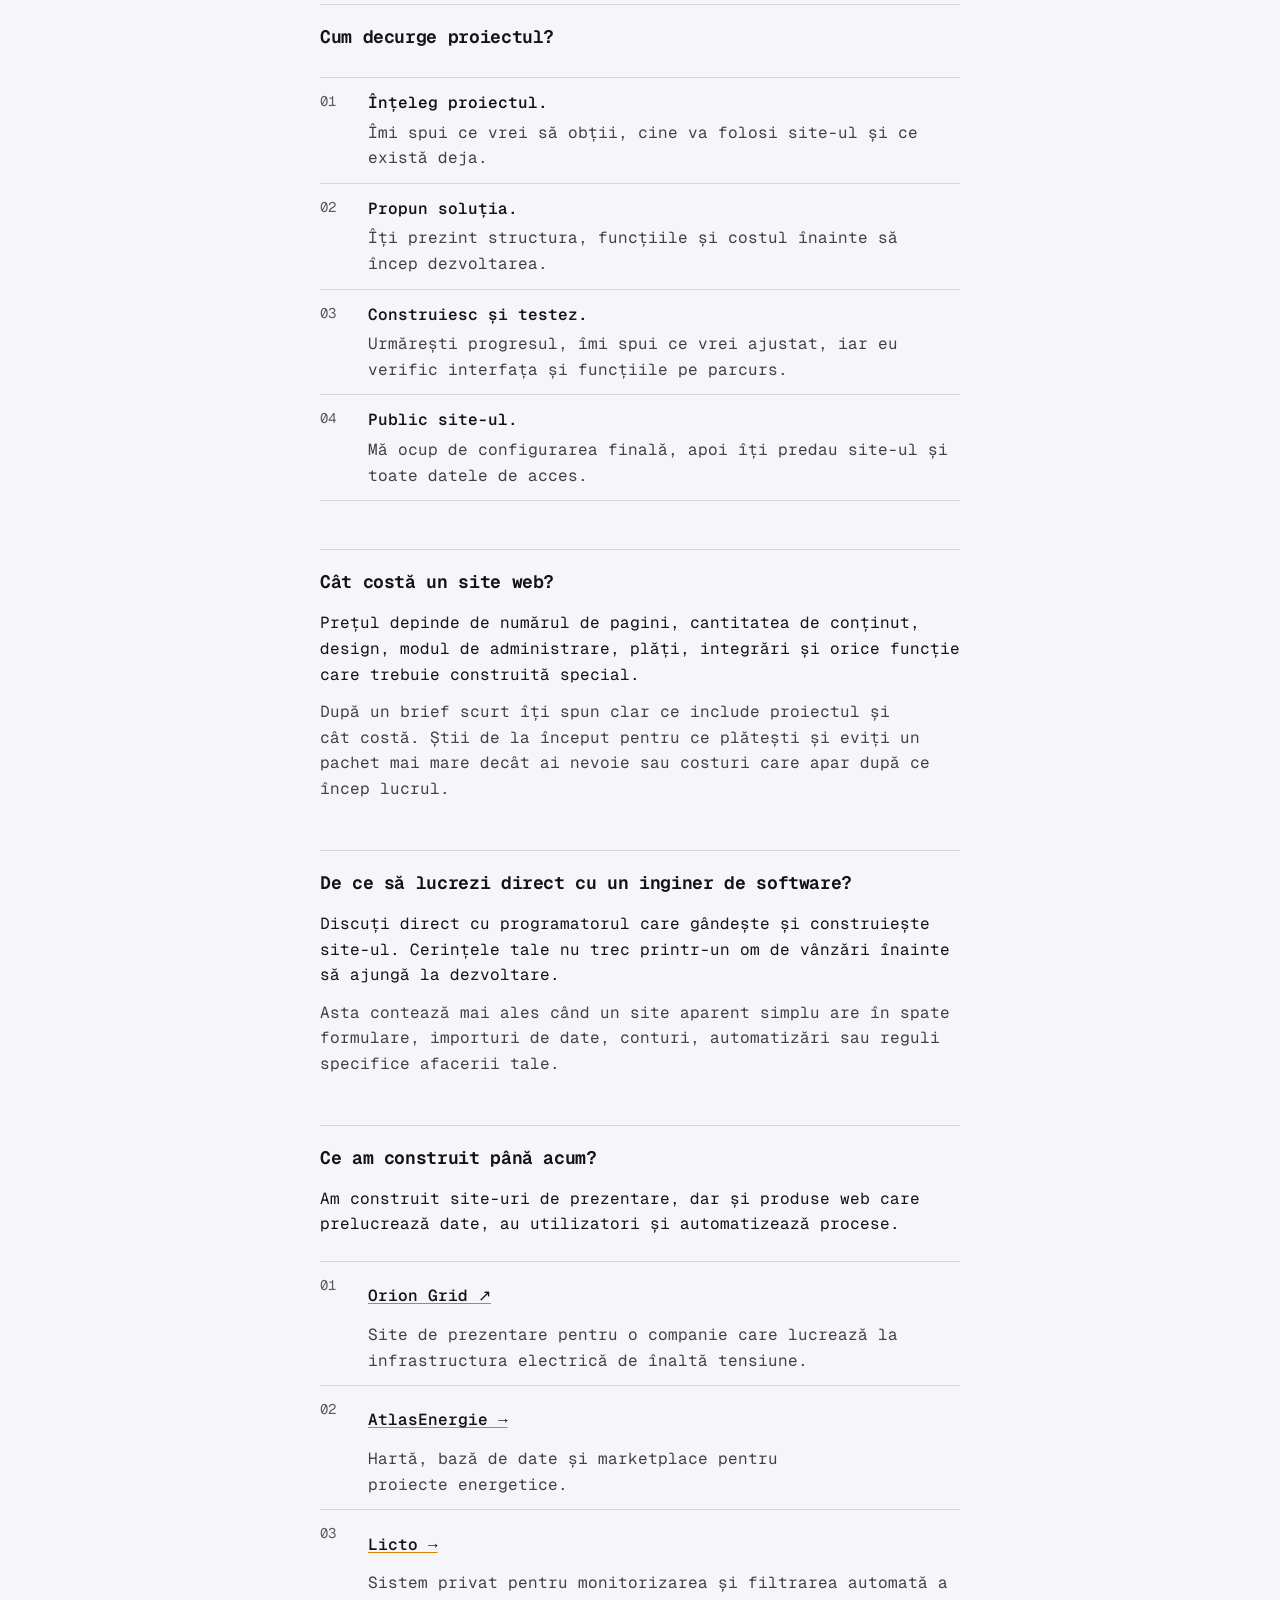
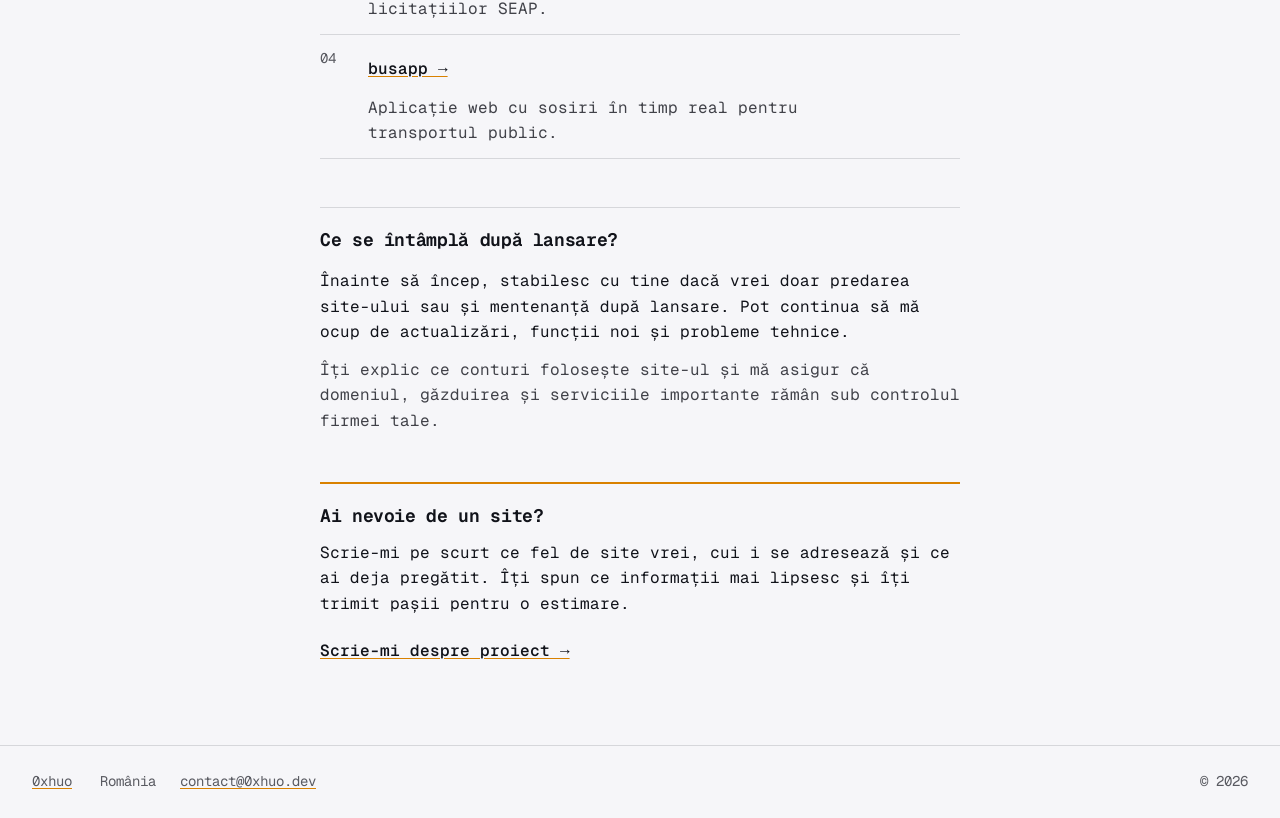
==== commit 7e59f4e5: "Refine Romanian service page copy" ====
--- a/servicii/creare-site-web/index.html
+++ b/servicii/creare-site-web/index.html
@@ -19,7 +19,7 @@
     <meta property="og:type" content="website">
     <meta property="og:locale" content="ro_RO">
     <meta property="og:title" content="Creare site web pentru firme din România | 0xhuo">
-    <meta property="og:description" content="Site-uri, magazine online și aplicații web construite direct de un inginer de software independent.">
+    <meta property="og:description" content="Creez site-uri, magazine online și aplicații web pentru firme din România.">
     <meta property="og:url" content="https://0xhuo.dev/servicii/creare-site-web/">
     <meta property="og:image" content="https://0xhuo.dev/assets/brand/og.png">
     <meta property="og:image:width" content="1200">
@@ -75,26 +75,26 @@
           <h1>Creare site web, de la idee la lansare.</h1>
           <div class="service-lede">
             <p>Sunt inginer de software independent și creez site-uri web pentru firme din România.</p>
-            <p>Poate fi un site de prezentare, un magazin online, o pagină pentru o campanie sau o platformă construită în jurul unui flux propriu. Discuți direct cu mine. Lucrez prin firmă, pe bază de contract, și emit factură.</p>
+            <p>Poate fi un site de prezentare, un magazin online, o pagină de campanie sau o platformă făcută pentru modul tău de lucru. Indiferent de proiect, discuți direct cu mine. Lucrez prin firmă, cu contract, și emit factură.</p>
           </div>
         </header>
 
         <section class="service-question" aria-labelledby="service-types">
           <h2 id="service-types">Ce fel de site pot construi?</h2>
           <div class="service-answer">
-            <p>Nu pornesc de la un pachet pe care încerc să-l potrivesc oricărui proiect. Aleg structura și tehnologia după ce trebuie să facă site-ul și după felul în care va fi administrat.</p>
+            <p>Nu încerc să încadrez fiecare proiect în același pachet. Aleg structura și tehnologia în funcție de ce trebuie să facă site-ul și de cine îl va administra.</p>
             <dl class="service-options">
               <div>
                 <dt>Site de prezentare</dt>
-                <dd>Pentru o firmă, un cabinet, un serviciu sau un produs care trebuie explicat clar și găsit ușor.</dd>
+                <dd>Pentru o firmă, un cabinet, un serviciu sau un produs care trebuie prezentat clar și găsit ușor online.</dd>
               </div>
               <div>
                 <dt>Magazin online</dt>
-                <dd>Catalog, plăți, comenzi și operațiunile necesare pentru a vinde fără pași inutili.</dd>
+                <dd>Catalog, plăți și comenzi, legate într-un proces simplu pentru tine și pentru clienți.</dd>
               </div>
               <div>
                 <dt>Landing page</dt>
-                <dd>O pagină concentrată pe o ofertă, o lansare sau o campanie cu un singur obiectiv.</dd>
+                <dd>O singură pagină pentru o ofertă, o lansare sau o campanie cu un obiectiv clar.</dd>
               </div>
               <div>
                 <dt>Platformă web</dt>
@@ -102,7 +102,7 @@
               </div>
               <div>
                 <dt>Refacere</dt>
-                <dd>Reorganizarea sau reconstruirea unui site existent atunci când designul, viteza ori administrarea au devenit o problemă.</dd>
+                <dd>Refac un site existent când nu mai arată bine, se mișcă greu sau este dificil de administrat.</dd>
               </div>
             </dl>
           </div>
@@ -111,13 +111,13 @@
         <section class="service-question" aria-labelledby="service-delivery">
           <h2 id="service-delivery">Ce primești concret?</h2>
           <div class="service-answer">
-            <p>Încep cu structura și ajung până la versiunea publicată. Livrabilele exacte diferă de la proiect la proiect, dar responsabilitatea tehnică nu se oprește la aspectul paginii.</p>
+            <p>Mă ocup de proiect de la structură până la publicare, nu doar de cum arată paginile. Ce primești la final depinde de ce are nevoie site-ul.</p>
             <ul class="service-list">
-              <li>Structură de conținut și parcurs clar pentru vizitator.</li>
-              <li>Interfață adaptată identității firmei și verificată pe telefon, tabletă și desktop.</li>
-              <li>Implementare, formulare, baze de date sau integrări, acolo unde sunt necesare.</li>
-              <li>Fundamente SEO: HTML semantic, metadate, canonical, sitemap și performanță tehnică.</li>
-              <li>Configurarea publicării și o predare clară a conturilor și componentelor proiectului.</li>
+              <li>Structura paginilor și un traseu clar pentru vizitator.</li>
+              <li>Un design potrivit identității firmei, verificat pe telefon, tabletă și desktop.</li>
+              <li>Funcțiile de care ai nevoie: formulare, baze de date și integrări.</li>
+              <li>Baza tehnică pentru SEO: HTML semantic, metadate, adresă canonică, sitemap și încărcare rapidă.</li>
+              <li>Publicarea site-ului și predarea accesului la conturi și la fișierele proiectului.</li>
             </ul>
           </div>
         </section>
@@ -127,20 +127,20 @@
           <div class="service-answer">
             <ol class="service-steps">
               <li>
-                <strong>Clarific proiectul.</strong>
+                <strong>Înțeleg proiectul.</strong>
                 <span>Îmi spui ce vrei să obții, cine va folosi site-ul și ce există deja.</span>
               </li>
               <li>
-                <strong>Stabilesc soluția.</strong>
-                <span>Primești o propunere de structură, funcționalități și cost înainte să încep dezvoltarea.</span>
-              </li>
-              <li>
-                <strong>Construiesc și verific.</strong>
-                <span>Vezi progresul, oferi feedback, iar eu testez interfața și funcțiile pe parcurs.</span>
-              </li>
-              <li>
-                <strong>Public și predau.</strong>
-                <span>Configurez versiunea finală și stabilesc împreună cu tine ce suport sau mentenanță rămâne necesară.</span>
+                <strong>Propun soluția.</strong>
+                <span>Îți prezint structura, funcțiile și costul înainte să încep dezvoltarea.</span>
+              </li>
+              <li>
+                <strong>Construiesc și testez.</strong>
+                <span>Urmărești progresul, îmi spui ce vrei ajustat, iar eu verific interfața și funcțiile pe parcurs.</span>
+              </li>
+              <li>
+                <strong>Public site-ul.</strong>
+                <span>Mă ocup de configurarea finală, apoi îți predau site-ul și toate datele de acces.</span>
               </li>
             </ol>
           </div>
@@ -149,27 +149,27 @@
         <section class="service-question" aria-labelledby="service-price">
           <h2 id="service-price">Cât costă un site web?</h2>
           <div class="service-answer">
-            <p>Un site nu are un preț universal. Costul depinde de numărul de pagini, starea conținutului, design, administrare, plăți, integrări și orice funcție construită special.</p>
-            <p>După un brief scurt îți spun ce presupune proiectul, ce intră în livrare și cât costă. Astfel, nu plătești pentru un pachet mai mare decât ai nevoie și nu descoperi funcții importante abia după începerea lucrului.</p>
+            <p>Prețul depinde de numărul de pagini, cantitatea de conținut, design, modul de administrare, plăți, integrări și orice funcție care trebuie construită special.</p>
+            <p>După un brief scurt îți spun clar ce include proiectul și cât costă. Știi de la început pentru ce plătești și eviți un pachet mai mare decât ai nevoie sau costuri care apar după ce încep lucrul.</p>
           </div>
         </section>
 
         <section class="service-question" aria-labelledby="service-independent">
-          <h2 id="service-independent">De ce lucrezi direct cu un inginer?</h2>
-          <div class="service-answer">
-            <p>Persoana cu care discuți este aceeași persoană care proiectează și construiește sistemul. Nu există un strat de vânzare între cerință și implementare.</p>
-            <p>Asta ajută mai ales când un site aparent simplu are în spate formulare, importuri de date, conturi, automatizări sau reguli specifice afacerii.</p>
+          <h2 id="service-independent">De ce să lucrezi direct cu un inginer de software?</h2>
+          <div class="service-answer">
+            <p>Discuți direct cu programatorul care gândește și construiește site-ul. Cerințele tale nu trec printr-un om de vânzări înainte să ajungă la dezvoltare.</p>
+            <p>Asta contează mai ales când un site aparent simplu are în spate formulare, importuri de date, conturi, automatizări sau reguli specifice afacerii tale.</p>
           </div>
         </section>
 
         <section class="service-question" aria-labelledby="service-proof">
           <h2 id="service-proof">Ce am construit până acum?</h2>
           <div class="service-answer">
-            <p>Portofoliul acoperă atât site-uri de companie, cât și produse web cu date, utilizatori și procese proprii.</p>
+            <p>Am construit site-uri de prezentare, dar și produse web care prelucrează date, au utilizatori și automatizează procese.</p>
             <ul class="service-projects">
               <li>
                 <a class="arrow-link" href="https://oriongrid.ro/" target="_blank" rel="noopener noreferrer">Orion Grid ↗</a>
-                <span>Site de prezentare pentru o companie de infrastructură de înaltă tensiune.</span>
+                <span>Site de prezentare pentru o companie care lucrează la infrastructura electrică de înaltă tensiune.</span>
               </li>
               <li>
                 <a class="arrow-link" href="/work/atlas-energie/">AtlasEnergie →</a>
@@ -190,15 +190,15 @@
         <section class="service-question" aria-labelledby="service-aftercare">
           <h2 id="service-aftercare">Ce se întâmplă după lansare?</h2>
           <div class="service-answer">
-            <p>Stabilesc împreună cu tine, înainte de începerea proiectului, dacă ai nevoie doar de predare sau și de mentenanță. Pot continua cu actualizări, funcții noi și intervenții tehnice, în funcție de ce cere site-ul.</p>
-            <p>Îți explic și ce conturi, domenii și servicii trebuie să rămână sub controlul firmei tale.</p>
+            <p>Înainte să încep, stabilesc cu tine dacă vrei doar predarea site-ului sau și mentenanță după lansare. Pot continua să mă ocup de actualizări, funcții noi și probleme tehnice.</p>
+            <p>Îți explic ce conturi folosește site-ul și mă asigur că domeniul, găzduirea și serviciile importante rămân sub controlul firmei tale.</p>
           </div>
         </section>
 
         <section class="service-contact" aria-labelledby="service-contact-title">
-          <h2 id="service-contact-title">Ai un site de construit?</h2>
-          <p>Scrie-mi ce vrei să facă, pentru cine este și ce ai pregătit deja. Îți răspund cu pașii necesari pentru o estimare.</p>
-          <a class="arrow-link" href="mailto:contact@0xhuo.dev?subject=Proiect%20site%20web">Descrie-mi proiectul →</a>
+          <h2 id="service-contact-title">Ai nevoie de un site?</h2>
+          <p>Scrie-mi pe scurt ce fel de site vrei, cui i se adresează și ce ai deja pregătit. Îți spun ce informații mai lipsesc și îți trimit pașii pentru o estimare.</p>
+          <a class="arrow-link" href="mailto:contact@0xhuo.dev?subject=Proiect%20site%20web">Scrie-mi despre proiect →</a>
         </section>
       </div>
     </main>
